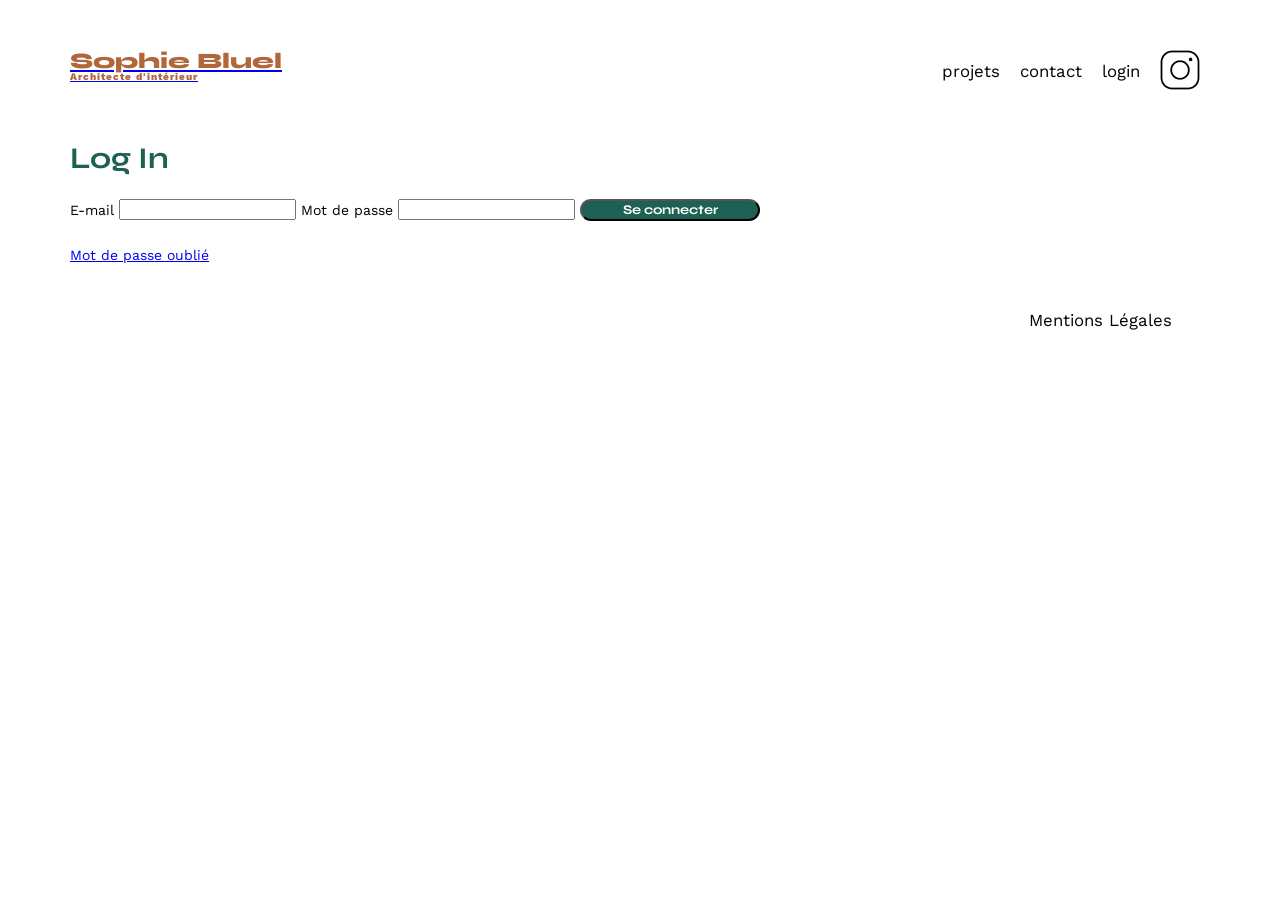
==== FrontEnd/login.html @ b592594e "creation page login html" ====
<!DOCTYPE html>
<html lang="fr">
<head>
    <meta charset="UTF-8">
	<title>Login</title>
	<meta name="viewport" content="width=device-width, initial-scale=1.0">
	<link rel="preconnect" href="https://fonts.googleapis.com">
	<link rel="preconnect" href="https://fonts.gstatic.com" crossorigin>
	<link href="https://fonts.googleapis.com/css2?family=Syne:wght@700;800&family=Work+Sans&display=swap" rel="stylesheet">
	<meta name="description" content="">
	<link rel="stylesheet" href="./assets/style.css">
	<script src="login.js" defer></script>
</head>
<body>
    <header>
        <a href="index.html"><h1>Sophie Bluel <span>Architecte d'intérieur</span></h1></a>
        <nav>
            <ul>
                <li>projets</li>
                <li>contact</li>
                <li>login</li>
                <li><img src="./assets/icons/instagram.png" alt="Instagram"></li>
            </ul>
        </nav>
    </header>
    <main>
        <section id="login">
            <h2 id="login-title">Log In</h2>
            <form action="#" method="post" id="login-form">
                <label for="email">E-mail</label>
                <input type="email">
                <label for="password">Mot de passe</label>
                <input type="password">
                <input type="submit" value="Se connecter" id="connect">            
            </form>
            <p><a href="#">Mot de passe oublié</a></p>
        </section>

    </main>
    <footer>
        <nav>
            <ul>
                <li>Mentions Légales</li>
            </ul>
        </nav>
    </footer>    
</body>
</html>
---- FrontEnd/assets/style.css ----
/* http://meyerweb.com/eric/tools/css/reset/
   v2.0 | 20110126
   License: none (public domain)
*/

html, body, div, span, applet, object, iframe,
h1, h2, h3, h4, h5, h6, p, blockquote, pre,
a, abbr, acronym, address, big, cite, code,
del, dfn, em, img, ins, kbd, q, s, samp,
small, strike, strong, sub, sup, tt, var,
b, u, i, center,
dl, dt, dd, ol, ul, li,
fieldset, form, label, legend,
table, caption, tbody, tfoot, thead, tr, th, td,
article, aside, canvas, details, embed,
figure, figcaption, footer, header, hgroup,
menu, nav, output, ruby, section, summary,
time, mark, audio, video {
	margin: 0;
	padding: 0;
	border: 0;
	font-size: 100%;
	font: inherit;
	vertical-align: baseline;
}
/* HTML5 display-role reset for older browsers */
article, aside, details, figcaption, figure,
footer, header, hgroup, menu, nav, section {
	display: block;
}
body {
	line-height: 1;
}
ol, ul {
	list-style: none;
}
blockquote, q {
	quotes: none;
}
blockquote:before, blockquote:after,
q:before, q:after {
	content: '';
	content: none;
}
table {
	border-collapse: collapse;
	border-spacing: 0;
}
/** end reset css**/
body {
	max-width: 1140px;
	margin:auto;
	font-family: 'Work Sans' ;
	font-size: 14px;
}
header {
	display: flex;
	justify-content: space-between;
	margin: 50px 0
}
section {
	margin: 50px 0
}

h1{
	display: flex;
	flex-direction: column;
	font-family: 'Syne';
	font-size: 22px;
	font-weight: 800;
	color: #B1663C
}

h1 > span {
	font-family: 'Work Sans';
	font-size:10px;
	letter-spacing: 0.1em;
;
}

h2{
	font-family: 'Syne';
	font-weight: 700;
	font-size: 30px;
	color: #1D6154
}
nav ul {
	display: flex;
	align-items: center;
	list-style-type: none;

}
nav li {
	padding: 0 10px;
	font-size: 1.2em;
}

li:hover {
	color: #B1663C;
}
#introduction {
	display: flex;
	align-items: center;
}
#introduction figure {
	flex: 1
}
#introduction img {
	display: block;
	margin: auto;
	width: 80%;
}

#introduction article {
	flex: 1
}
#introduction h2 {
	margin-bottom: 1em;
}

#introduction p {
	margin-bottom: 0.5em;
}
#portfolio h2 {
	text-align: center;
	margin-bottom: 1em;
}
.gallery {
	width: 100%;
	display: grid;
	grid-template-columns: 1fr 1fr 1fr;
	grid-column-gap: 20px;
	grid-row-gap: 20px;
}

.gallery img {
	width: 100%;

}
#contact {
	width: 50%;
margin: auto;
}
#contact > * {
	text-align: center;

}
#contact h2{
	margin-bottom: 20px;
}
#contact form {
	text-align: left;
	margin-top:30px;
	display: flex;
	flex-direction: column;
}

#contact input {
	height: 50px;
	font-size: 1.2em;
	border: none;
	box-shadow: 0px 4px 14px rgba(0, 0, 0, 0.09);
}
#contact label {
	margin: 2em 0 1em 0;
}
#contact textarea {
	border: none;
	box-shadow: 0px 4px 14px rgba(0, 0, 0, 0.09);
}

input[type="submit"]{
	font-family: 'Syne';
	font-weight: 700;
	color: white;
	background-color: #1D6154;
	margin : 2em auto ;
	width: 180px;
	text-align: center;
	border-radius: 60px ;
}

footer nav ul {
	display: flex;
	justify-content: flex-end;
	margin: 2em
}
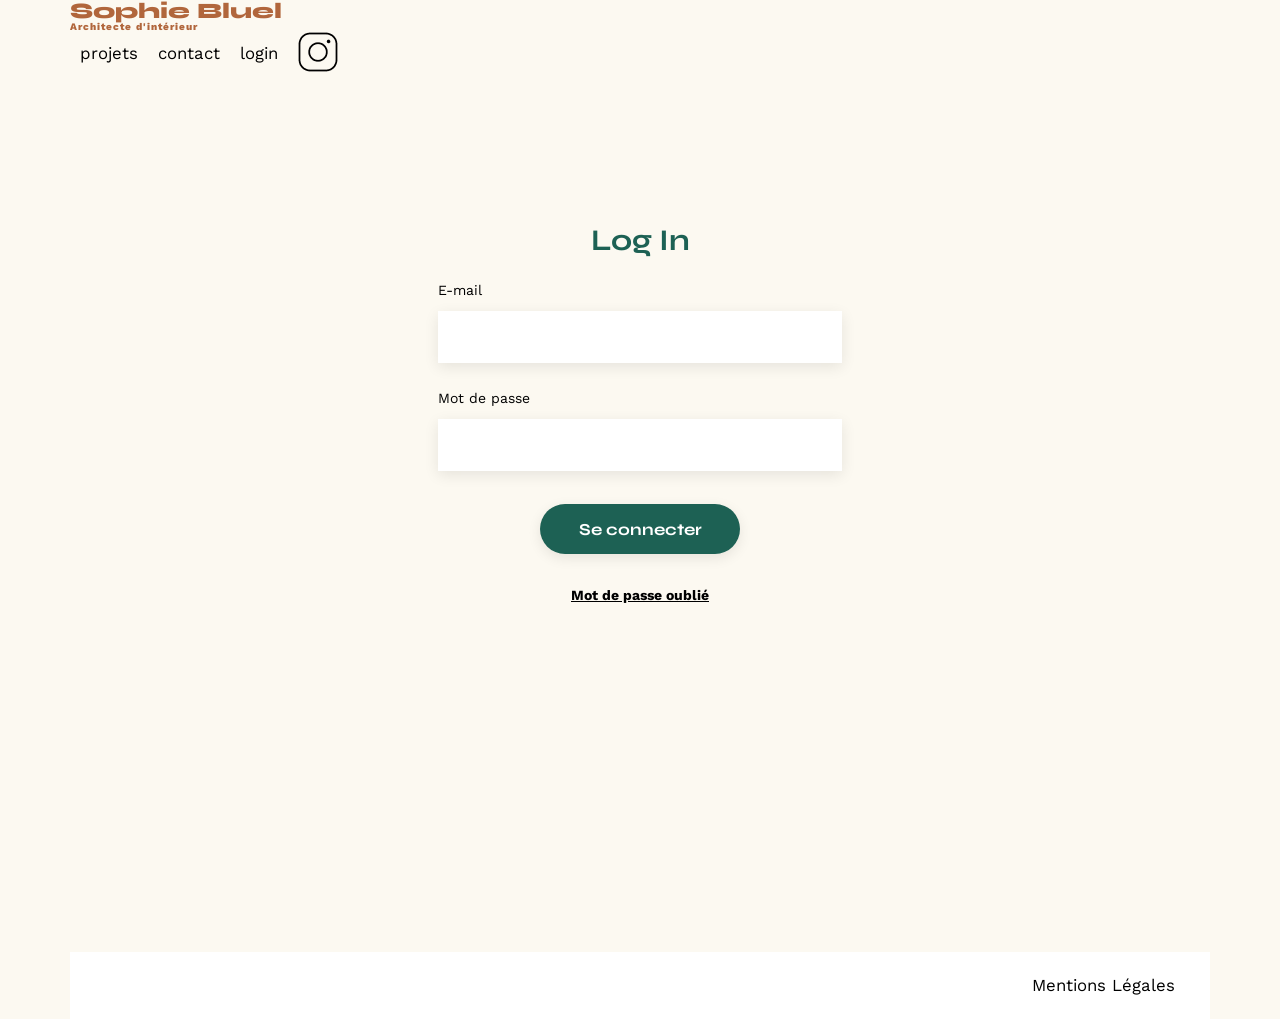
==== commit 9d64a5ab: "creation modale + delete" ====
--- a/FrontEnd/login.html
+++ b/FrontEnd/login.html
@@ -28,11 +28,12 @@
             <h2 id="login-title">Log In</h2>
             <form action="#" method="post" id="login-form">
                 <label for="email">E-mail</label>
-                <input type="email">
+                <input type="email" id="email">
                 <label for="password">Mot de passe</label>
-                <input type="password">
+                <input type="password" id="password">
                 <input type="submit" value="Se connecter" id="connect">            
             </form>
+            <p></p>
             <p><a href="#">Mot de passe oublié</a></p>
         </section>
 
--- a/FrontEnd/assets/style.css
+++ b/FrontEnd/assets/style.css
@@ -23,25 +23,31 @@
 	font: inherit;
 	vertical-align: baseline;
 }
+
 /* HTML5 display-role reset for older browsers */
 article, aside, details, figcaption, figure,
 footer, header, hgroup, menu, nav, section {
 	display: block;
 }
+
 body {
 	line-height: 1;
 }
+
 ol, ul {
 	list-style: none;
 }
+
 blockquote, q {
 	quotes: none;
 }
+
 blockquote:before, blockquote:after,
 q:before, q:after {
 	content: '';
 	content: none;
 }
+
 table {
 	border-collapse: collapse;
 	border-spacing: 0;
@@ -49,20 +55,37 @@
 /** end reset css**/
 body {
 	max-width: 1140px;
-	margin:auto;
+	margin: auto;
 	font-family: 'Work Sans' ;
 	font-size: 14px;
-}
+	background-color: rgb(252, 249, 241);
+}
+
 header {
+	display: flex;
+	flex-direction: column;
+}
+
+#initial-header {
 	display: flex;
 	justify-content: space-between;
 	margin: 50px 0
 }
+
 section {
 	margin: 50px 0
 }
 
-h1{
+a {
+	text-decoration: none;
+	color: black;
+}
+
+a:visited {
+	color: black;
+}
+
+h1 {
 	display: flex;
 	flex-direction: column;
 	font-family: 'Syne';
@@ -78,33 +101,38 @@
 ;
 }
 
-h2{
+h2 {
 	font-family: 'Syne';
 	font-weight: 700;
 	font-size: 30px;
 	color: #1D6154
 }
+
 nav ul {
 	display: flex;
 	align-items: center;
 	list-style-type: none;
-
-}
+}
+
 nav li {
 	padding: 0 10px;
 	font-size: 1.2em;
+	cursor: pointer;
 }
 
 li:hover {
 	color: #B1663C;
 }
+
 #introduction {
 	display: flex;
 	align-items: center;
 }
+
 #introduction figure {
 	flex: 1
 }
+
 #introduction img {
 	display: block;
 	margin: auto;
@@ -114,6 +142,7 @@
 #introduction article {
 	flex: 1
 }
+
 #introduction h2 {
 	margin-bottom: 1em;
 }
@@ -121,10 +150,12 @@
 #introduction p {
 	margin-bottom: 0.5em;
 }
+
 #portfolio h2 {
 	text-align: center;
 	margin-bottom: 1em;
 }
+
 .gallery {
 	width: 100%;
 	display: grid;
@@ -135,19 +166,21 @@
 
 .gallery img {
 	width: 100%;
-
-}
+}
+
 #contact {
 	width: 50%;
-margin: auto;
-}
+	margin: auto;
+}
+
 #contact > * {
 	text-align: center;
-
-}
-#contact h2{
+}
+
+#contact h2 {
 	margin-bottom: 20px;
 }
+
 #contact form {
 	text-align: left;
 	margin-top:30px;
@@ -161,15 +194,17 @@
 	border: none;
 	box-shadow: 0px 4px 14px rgba(0, 0, 0, 0.09);
 }
+
 #contact label {
 	margin: 2em 0 1em 0;
 }
+
 #contact textarea {
 	border: none;
 	box-shadow: 0px 4px 14px rgba(0, 0, 0, 0.09);
 }
 
-input[type="submit"]{
+input[type="submit"] {
 	font-family: 'Syne';
 	font-weight: 700;
 	color: white;
@@ -180,9 +215,225 @@
 	border-radius: 60px ;
 }
 
+#filter-container {
+	display: flex;
+	text-align: center;
+	justify-content: center;
+	gap: 10px;
+	margin-bottom: 1.4em;
+}
+
+#filter-container button {
+	font-family: 'Syne';
+	font-weight: 700;
+	color: #1D6154;
+	background-color: transparent;
+	border-radius: 60px;
+	border: 1px solid #1D6154;
+	padding: 5px 10px;
+	cursor: pointer;	
+}
+
+#filter-container button:hover {
+	background-color: #1D6154;
+	color: #ffffff;
+}
+
+button .selected {
+	background-color: #1D6154;
+}
+
+/** login.html **/
+
+#login {
+	display: flex;
+	flex-direction: column;
+	justify-content: center;
+	align-items: center;
+	margin-top: 150px;
+	margin-bottom: 350px;
+}
+
+#login-form {
+	display: flex;
+	flex-direction: column;
+}
+
+#login input {
+	height: 50px;
+	width: 400px;
+	font-size: 1.2em;
+	border: none;
+	box-shadow: 0px 4px 14px rgba(0, 0, 0, 0.09);
+}
+
+#login #connect {
+	width: 200px;
+	cursor: pointer;
+}
+
+#login label {
+	margin: 2em 0 1em 0;
+}
+
+#login a {
+	color: black;
+	text-decoration: underline;
+	font-weight: bold;
+}
+
+/* Modal */
+
+#edition-mode {
+	display: flex;
+	align-items: center;
+	justify-content: center;
+	gap: 10px;
+	width: 100%;
+	padding-top: 15px;
+	padding-bottom: 15px;
+	background-color: black;
+	color: #ffffff;
+	i {
+		cursor: pointer;
+	}
+	p {
+		cursor: pointer;
+	}
+}
+#mes-projets {
+	display: flex;
+	justify-content: center;
+	align-items: baseline;
+	margin-left: 10%;
+
+}
+#modify-gallery {
+	display: flex;
+	gap: 10px;
+	cursor: pointer;
+	width: fit-content;	
+	margin-left: 30px;
+}
+
+/* pas utiliser left et bottom */
+
+
+#modify-container {
+	display: none;
+	justify-content: center;
+	align-items: center;
+	position: fixed;
+	top: 0;
+	width: 100%;
+	height: 100%;
+	background-color: rgba(70, 65, 65, 0.392);
+	border: none;
+	margin: 0;
+	#modal-modify {
+		background-color: #ffffff;
+		width: 30%;
+		height: 50%;
+		display: flex;
+		flex-direction: column;
+		align-items: center;
+		justify-content: space-around;
+		border-radius: 10px;
+		position: relative;
+		padding: 50px 100px;
+		.fa-xmark {
+			position: absolute;
+			top: 20px;
+			right: 20px;
+			cursor: pointer;
+		}
+		h3 {
+			font-size: 30px;			
+		}
+		#handle-works {
+			border-bottom: 2px solid grey;
+		}
+		input {
+			padding: 7px;
+			cursor: pointer;			
+		}
+	}
+}
+
+#handle-works {
+	display: grid;
+	grid-template-columns: repeat(5, 1fr);
+	grid-template-rows: repeat(3, auto);
+	grid-row-gap: 20px;
+	grid-column-gap: 10px;
+	margin: 40px 80px 0px 80px;
+	padding-bottom: 30px;
+	border-bottom: solid 2px #d0d0d0;
+  }
+
+#handle-works figure {
+    position: relative;
+	height: 135px;
+}
+  
+#handle-works img {
+	max-width: 100%;
+	height: 100%;
+	object-fit: cover;
+  }
+
+#edit-container {
+	display: none;
+	justify-content: center;
+	align-items: center;
+	position: fixed;
+	left: 0;
+	width: 100%;
+	height: 100%;
+	background-color: rgba(70, 65, 65, 0.392);
+	margin: 0;
+	#edit-modal {
+		background-color: #ffffff;
+		width: 30%;
+		height: 50%;
+		display: flex;
+		flex-direction: column;
+		align-items: center;
+		justify-content: space-around;
+		border-radius: 10px;
+		position: relative;
+		padding: 0 100px;
+		.fa-xmark {
+			position: absolute;
+			top: 20px;
+			right: 20px;
+			cursor: pointer;
+		}
+		.fa-arrow-left{
+			position: absolute;
+			top: 20px;
+			left: 20px;
+		}
+		h3 {
+			font-size: 20px;
+		}
+		#edit-form {
+			display: flex;
+			flex-direction: column;
+		}
+	}
+}
+
+/** **/
+
+footer {
+	background-color: #ffffff;
+}
 footer nav ul {
 	display: flex;
 	justify-content: flex-end;
-	margin: 2em
-}
-
+	padding: 25px;
+	margin-top: 25px;
+}
+
+
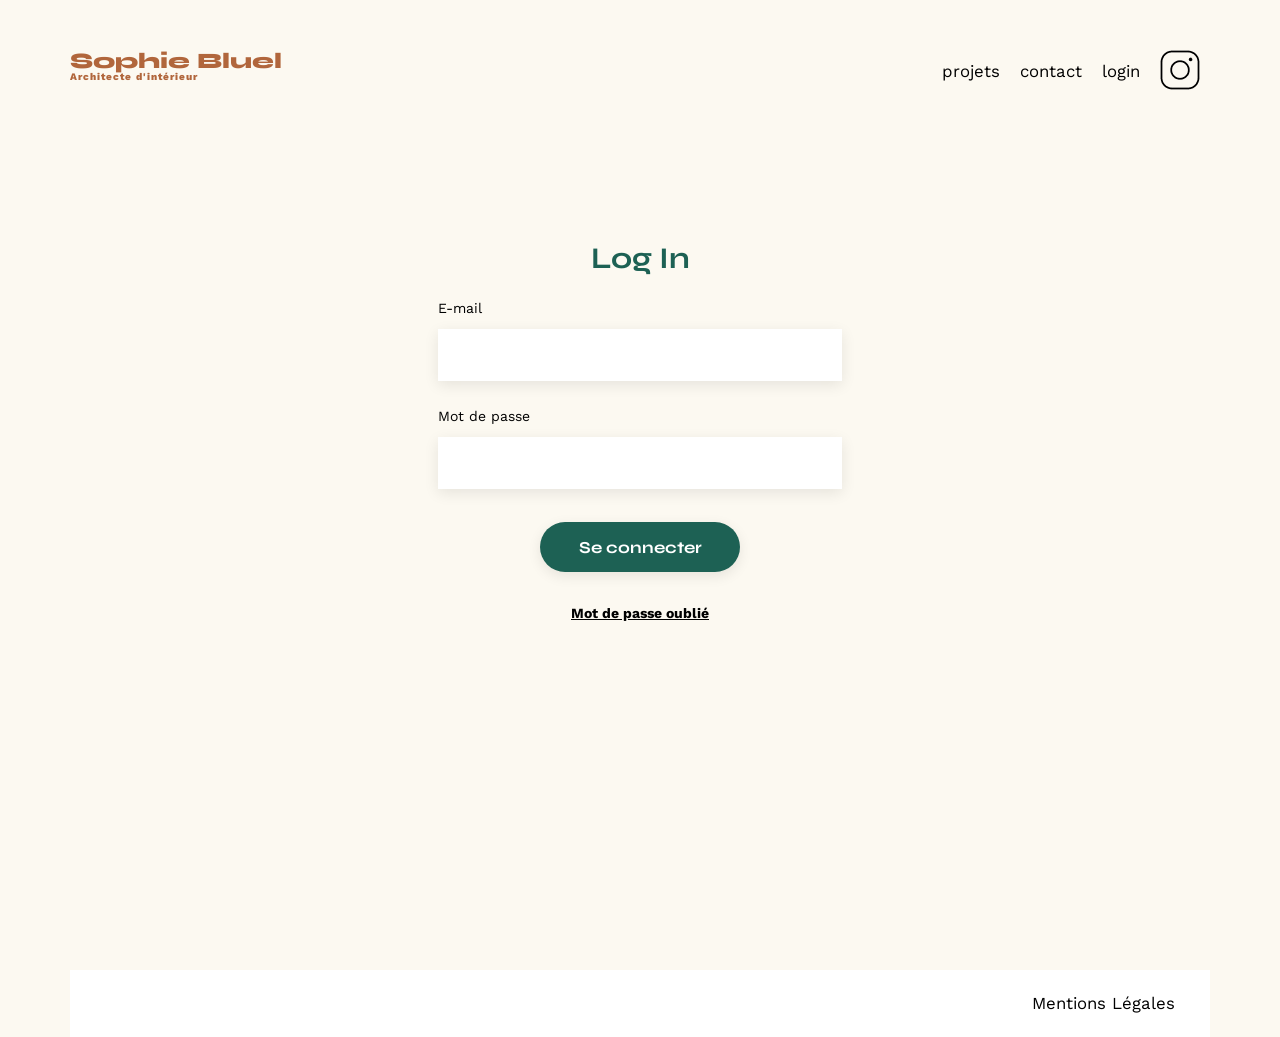
==== commit faa38c8b: "fonction delete" ====
--- a/FrontEnd/login.html
+++ b/FrontEnd/login.html
@@ -12,7 +12,7 @@
 	<script src="login.js" defer></script>
 </head>
 <body>
-    <header>
+    <header id="login-header">
         <a href="index.html"><h1>Sophie Bluel <span>Architecte d'intérieur</span></h1></a>
         <nav>
             <ul>
--- a/FrontEnd/assets/style.css
+++ b/FrontEnd/assets/style.css
@@ -3,19 +3,87 @@
    License: none (public domain)
 */
 
-html, body, div, span, applet, object, iframe,
-h1, h2, h3, h4, h5, h6, p, blockquote, pre,
-a, abbr, acronym, address, big, cite, code,
-del, dfn, em, img, ins, kbd, q, s, samp,
-small, strike, strong, sub, sup, tt, var,
-b, u, i, center,
-dl, dt, dd, ol, ul, li,
-fieldset, form, label, legend,
-table, caption, tbody, tfoot, thead, tr, th, td,
-article, aside, canvas, details, embed,
-figure, figcaption, footer, header, hgroup,
-menu, nav, output, ruby, section, summary,
-time, mark, audio, video {
+html,
+body,
+div,
+span,
+applet,
+object,
+iframe,
+h1,
+h2,
+h3,
+h4,
+h5,
+h6,
+p,
+blockquote,
+pre,
+a,
+abbr,
+acronym,
+address,
+big,
+cite,
+code,
+del,
+dfn,
+em,
+img,
+ins,
+kbd,
+q,
+s,
+samp,
+small,
+strike,
+strong,
+sub,
+sup,
+tt,
+var,
+b,
+u,
+i,
+center,
+dl,
+dt,
+dd,
+ol,
+ul,
+li,
+fieldset,
+form,
+label,
+legend,
+table,
+caption,
+tbody,
+tfoot,
+thead,
+tr,
+th,
+td,
+article,
+aside,
+canvas,
+details,
+embed,
+figure,
+figcaption,
+footer,
+header,
+hgroup,
+menu,
+nav,
+output,
+ruby,
+section,
+summary,
+time,
+mark,
+audio,
+video {
 	margin: 0;
 	padding: 0;
 	border: 0;
@@ -25,8 +93,17 @@
 }
 
 /* HTML5 display-role reset for older browsers */
-article, aside, details, figcaption, figure,
-footer, header, hgroup, menu, nav, section {
+article,
+aside,
+details,
+figcaption,
+figure,
+footer,
+header,
+hgroup,
+menu,
+nav,
+section {
 	display: block;
 }
 
@@ -34,16 +111,20 @@
 	line-height: 1;
 }
 
-ol, ul {
+ol,
+ul {
 	list-style: none;
 }
 
-blockquote, q {
+blockquote,
+q {
 	quotes: none;
 }
 
-blockquote:before, blockquote:after,
-q:before, q:after {
+blockquote:before,
+blockquote:after,
+q:before,
+q:after {
 	content: '';
 	content: none;
 }
@@ -52,16 +133,17 @@
 	border-collapse: collapse;
 	border-spacing: 0;
 }
+
 /** end reset css**/
 body {
 	max-width: 1140px;
 	margin: auto;
-	font-family: 'Work Sans' ;
+	font-family: 'Work Sans';
 	font-size: 14px;
 	background-color: rgb(252, 249, 241);
 }
 
-header {
+#index-header {
 	display: flex;
 	flex-direction: column;
 }
@@ -94,11 +176,11 @@
 	color: #B1663C
 }
 
-h1 > span {
+h1>span {
 	font-family: 'Work Sans';
-	font-size:10px;
+	font-size: 10px;
 	letter-spacing: 0.1em;
-;
+	;
 }
 
 h2 {
@@ -173,7 +255,7 @@
 	margin: auto;
 }
 
-#contact > * {
+#contact>* {
 	text-align: center;
 }
 
@@ -183,7 +265,7 @@
 
 #contact form {
 	text-align: left;
-	margin-top:30px;
+	margin-top: 30px;
 	display: flex;
 	flex-direction: column;
 }
@@ -209,10 +291,10 @@
 	font-weight: 700;
 	color: white;
 	background-color: #1D6154;
-	margin : 2em auto ;
+	margin: 2em auto;
 	width: 180px;
 	text-align: center;
-	border-radius: 60px ;
+	border-radius: 60px;
 }
 
 #filter-container {
@@ -231,7 +313,7 @@
 	border-radius: 60px;
 	border: 1px solid #1D6154;
 	padding: 5px 10px;
-	cursor: pointer;	
+	cursor: pointer;
 }
 
 #filter-container button:hover {
@@ -244,6 +326,12 @@
 }
 
 /** login.html **/
+
+#login-header {
+	display: flex;
+	justify-content: space-between;
+	margin: 50px 0
+}
 
 #login {
 	display: flex;
@@ -294,13 +382,16 @@
 	padding-bottom: 15px;
 	background-color: black;
 	color: #ffffff;
+
 	i {
 		cursor: pointer;
 	}
+
 	p {
 		cursor: pointer;
 	}
 }
+
 #mes-projets {
 	display: flex;
 	justify-content: center;
@@ -308,11 +399,12 @@
 	margin-left: 10%;
 
 }
+
 #modify-gallery {
 	display: flex;
 	gap: 10px;
 	cursor: pointer;
-	width: fit-content;	
+	width: fit-content;
 	margin-left: 30px;
 }
 
@@ -325,11 +417,13 @@
 	align-items: center;
 	position: fixed;
 	top: 0;
+	left: 0;
 	width: 100%;
 	height: 100%;
 	background-color: rgba(70, 65, 65, 0.392);
 	border: none;
 	margin: 0;
+
 	#modal-modify {
 		background-color: #ffffff;
 		width: 30%;
@@ -341,21 +435,44 @@
 		border-radius: 10px;
 		position: relative;
 		padding: 50px 100px;
+
 		.fa-xmark {
 			position: absolute;
 			top: 20px;
 			right: 20px;
 			cursor: pointer;
 		}
+
 		h3 {
-			font-size: 30px;			
-		}
+			font-size: 30px;
+		}
+
 		#handle-works {
 			border-bottom: 2px solid grey;
-		}
+
+			span {
+				display: flex;
+				justify-content: center;
+				align-items: center;
+				position: absolute;
+				top: 5px;
+				right: 5px;
+				background-color: black;
+				height: 18px;
+				width: 18px;
+				border-radius: 2px;
+			}
+
+			.fa-trash-can {
+				color: #ffffff;
+				cursor: pointer;
+				font-size: 0.6rem;
+			}
+		}
+
 		input {
 			padding: 7px;
-			cursor: pointer;			
+			cursor: pointer;
 		}
 	}
 }
@@ -369,18 +486,18 @@
 	margin: 40px 80px 0px 80px;
 	padding-bottom: 30px;
 	border-bottom: solid 2px #d0d0d0;
-  }
+}
 
 #handle-works figure {
-    position: relative;
+	position: relative;
 	height: 135px;
 }
-  
+
 #handle-works img {
 	max-width: 100%;
 	height: 100%;
 	object-fit: cover;
-  }
+}
 
 #edit-container {
 	display: none;
@@ -392,6 +509,7 @@
 	height: 100%;
 	background-color: rgba(70, 65, 65, 0.392);
 	margin: 0;
+
 	#edit-modal {
 		background-color: #ffffff;
 		width: 30%;
@@ -402,24 +520,74 @@
 		justify-content: space-around;
 		border-radius: 10px;
 		position: relative;
-		padding: 0 100px;
+		padding: 50px 100px;
+
 		.fa-xmark {
 			position: absolute;
 			top: 20px;
 			right: 20px;
 			cursor: pointer;
 		}
-		.fa-arrow-left{
+
+		.fa-arrow-left {
 			position: absolute;
 			top: 20px;
 			left: 20px;
-		}
+			cursor: pointer;
+		}
+
 		h3 {
-			font-size: 20px;
-		}
+			font-size: 25px;
+		}
+
 		#edit-form {
 			display: flex;
 			flex-direction: column;
+			width: 80%;
+			gap: 10px;
+
+			#add-image {
+				display: flex;
+				flex-direction: column;
+				align-items: center;
+				justify-content: center;
+				background-color: rgb(194, 214, 233);
+				gap: 15px;
+				padding: 20px 0;
+
+				.fa-image {
+					font-size: 100px;
+					color: rgb(169, 167, 167);
+				}
+
+				label {
+					font-size: 20px;
+					border-radius: 50px;
+					background-color: rgb(164, 161, 161);
+					color: rgb(81, 131, 239);
+					padding: 10px 40px;
+					cursor: pointer;
+
+				}
+
+				input {
+					display: none;
+				}
+
+				img {
+					display: none;
+					max-width: 50%;
+					max-height: 50%;
+				}
+
+				p {
+					font-size: 15px;
+				}
+			}
+		}
+
+		#submit-img {
+			cursor: pointer;
 		}
 	}
 }
@@ -429,11 +597,10 @@
 footer {
 	background-color: #ffffff;
 }
+
 footer nav ul {
 	display: flex;
 	justify-content: flex-end;
 	padding: 25px;
 	margin-top: 25px;
-}
-
-
+}
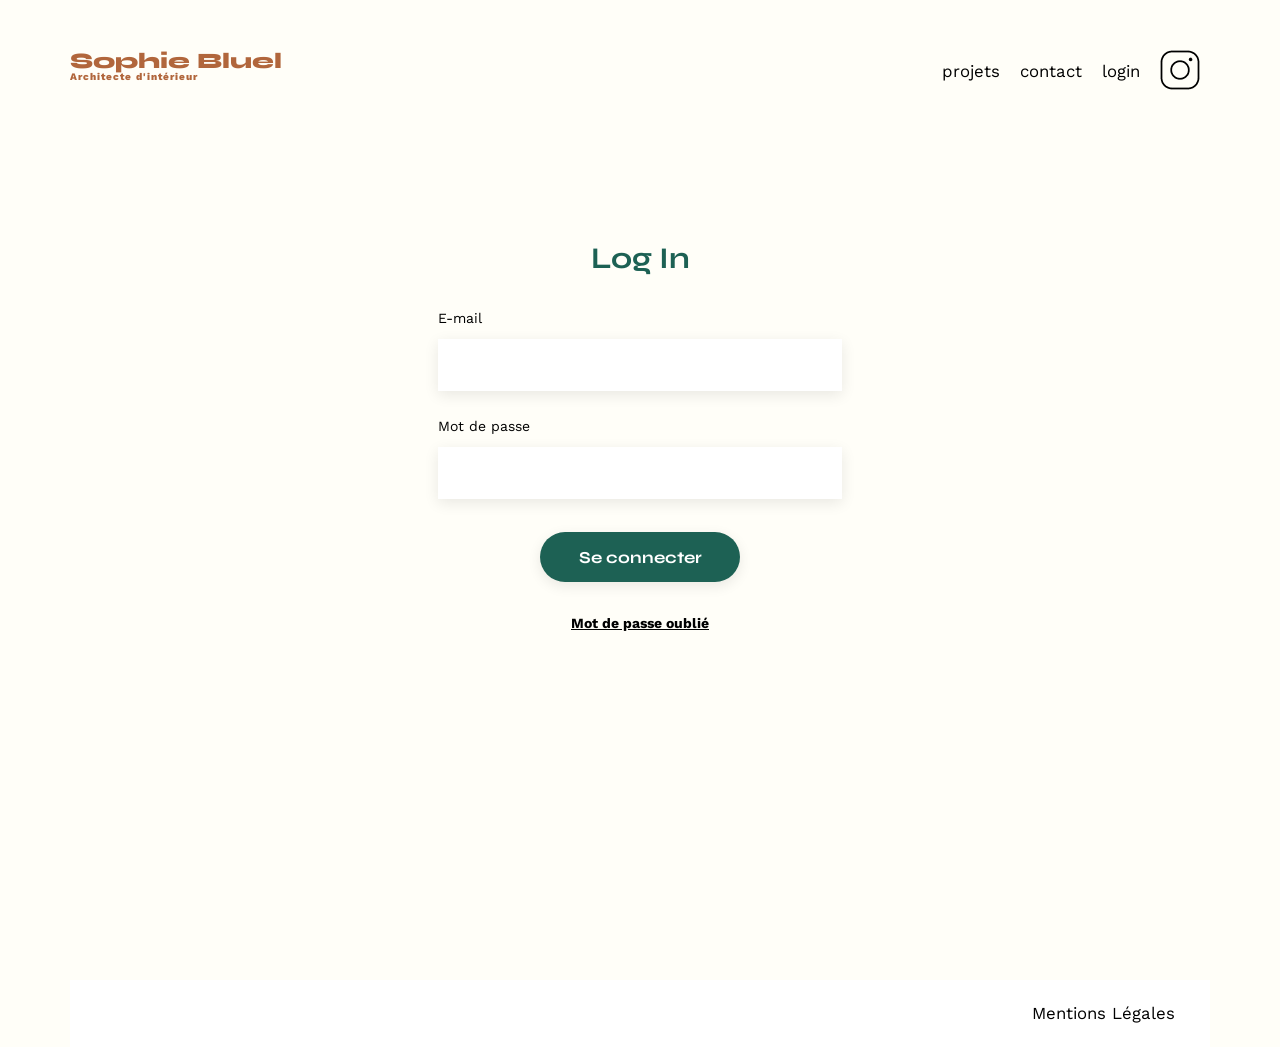
==== commit 806441d0: "version finale" ====
--- a/FrontEnd/login.html
+++ b/FrontEnd/login.html
@@ -9,7 +9,7 @@
 	<link href="https://fonts.googleapis.com/css2?family=Syne:wght@700;800&family=Work+Sans&display=swap" rel="stylesheet">
 	<meta name="description" content="">
 	<link rel="stylesheet" href="./assets/style.css">
-	<script src="login.js" defer></script>
+	<script src="JavaScript/login.js" defer></script>
 </head>
 <body>
     <header id="login-header">
@@ -25,7 +25,8 @@
     </header>
     <main>
         <section id="login">
-            <h2 id="login-title">Log In</h2>
+            <h2>Log In</h2>
+            <p id="error-login"></p>
             <form action="#" method="post" id="login-form">
                 <label for="email">E-mail</label>
                 <input type="email" id="email">
@@ -33,7 +34,6 @@
                 <input type="password" id="password">
                 <input type="submit" value="Se connecter" id="connect">            
             </form>
-            <p></p>
             <p><a href="#">Mot de passe oublié</a></p>
         </section>
 
--- a/FrontEnd/assets/style.css
+++ b/FrontEnd/assets/style.css
@@ -140,7 +140,7 @@
 	margin: auto;
 	font-family: 'Work Sans';
 	font-size: 14px;
-	background-color: rgb(252, 249, 241);
+	background-color: #FFFEF8;
 }
 
 #index-header {
@@ -316,61 +316,17 @@
 	cursor: pointer;
 }
 
-#filter-container button:hover {
+#filter-container button:focus {
 	background-color: #1D6154;
 	color: #ffffff;
 }
 
-button .selected {
-	background-color: #1D6154;
-}
-
-/** login.html **/
-
-#login-header {
-	display: flex;
-	justify-content: space-between;
-	margin: 50px 0
-}
-
-#login {
+/* Partie connectée */
+
+#projets {
 	display: flex;
 	flex-direction: column;
-	justify-content: center;
-	align-items: center;
-	margin-top: 150px;
-	margin-bottom: 350px;
-}
-
-#login-form {
-	display: flex;
-	flex-direction: column;
-}
-
-#login input {
-	height: 50px;
-	width: 400px;
-	font-size: 1.2em;
-	border: none;
-	box-shadow: 0px 4px 14px rgba(0, 0, 0, 0.09);
-}
-
-#login #connect {
-	width: 200px;
-	cursor: pointer;
-}
-
-#login label {
-	margin: 2em 0 1em 0;
-}
-
-#login a {
-	color: black;
-	text-decoration: underline;
-	font-weight: bold;
-}
-
-/* Modal */
+}
 
 #edition-mode {
 	display: flex;
@@ -397,7 +353,6 @@
 	justify-content: center;
 	align-items: baseline;
 	margin-left: 10%;
-
 }
 
 #modify-gallery {
@@ -408,23 +363,24 @@
 	margin-left: 30px;
 }
 
-/* pas utiliser left et bottom */
-
-
-#modify-container {
+/* Première Modale */
+
+#modal-container {
 	display: none;
 	justify-content: center;
 	align-items: center;
 	position: fixed;
+	z-index: 2;
 	top: 0;
 	left: 0;
 	width: 100%;
 	height: 100%;
+	overflow: auto;
 	background-color: rgba(70, 65, 65, 0.392);
 	border: none;
 	margin: 0;
 
-	#modal-modify {
+	#delete-modal {
 		background-color: #ffffff;
 		width: 30%;
 		height: 50%;
@@ -434,7 +390,7 @@
 		justify-content: space-around;
 		border-radius: 10px;
 		position: relative;
-		padding: 50px 100px;
+		padding: 50px;
 
 		.fa-xmark {
 			position: absolute;
@@ -449,78 +405,70 @@
 
 		#handle-works {
 			border-bottom: 2px solid grey;
-
-			span {
-				display: flex;
-				justify-content: center;
-				align-items: center;
-				position: absolute;
-				top: 5px;
-				right: 5px;
-				background-color: black;
-				height: 18px;
-				width: 18px;
-				border-radius: 2px;
-			}
-
-			.fa-trash-can {
-				color: #ffffff;
-				cursor: pointer;
-				font-size: 0.6rem;
+			display: grid;
+			grid-template-columns: repeat(5, 1fr);
+			grid-template-rows: repeat(3, auto);
+			grid-row-gap: 20px;
+			grid-column-gap: 10px;
+			margin: 40px 80px 0px 80px;
+			padding-bottom: 30px;
+			border-bottom: solid 2px #d0d0d0;
+
+			figure {
+				position: relative;
+				height: 100%;
+				width: 100%;
+
+				img {
+					max-width: 100%;
+					height: 100%;
+					object-fit: cover;
+				}
+
+				span {
+					display: flex;
+					justify-content: center;
+					align-items: center;
+					position: absolute;
+					top: 5px;
+					right: 5px;
+					background-color: black;
+					height: 16px;
+					width: 16px;
+					border-radius: 2px;
+
+					.fa-trash-can {
+						color: #ffffff;
+						cursor: pointer;
+						font-size: 0.6rem;
+					}
+				}
 			}
 		}
 
 		input {
 			padding: 7px;
+			margin-top: 10px;
+			margin-bottom: 10px;
+			border: 1px;
 			cursor: pointer;
 		}
 	}
-}
-
-#handle-works {
-	display: grid;
-	grid-template-columns: repeat(5, 1fr);
-	grid-template-rows: repeat(3, auto);
-	grid-row-gap: 20px;
-	grid-column-gap: 10px;
-	margin: 40px 80px 0px 80px;
-	padding-bottom: 30px;
-	border-bottom: solid 2px #d0d0d0;
-}
-
-#handle-works figure {
-	position: relative;
-	height: 135px;
-}
-
-#handle-works img {
-	max-width: 100%;
-	height: 100%;
-	object-fit: cover;
-}
-
-#edit-container {
-	display: none;
-	justify-content: center;
-	align-items: center;
-	position: fixed;
-	left: 0;
-	width: 100%;
-	height: 100%;
-	background-color: rgba(70, 65, 65, 0.392);
-	margin: 0;
-
-	#edit-modal {
+
+/* Seconde Modale */
+
+	#add-modal {
+		display: none;
 		background-color: #ffffff;
 		width: 30%;
 		height: 50%;
 		display: flex;
 		flex-direction: column;
 		align-items: center;
-		justify-content: space-around;
+		justify-content: flex-start;
 		border-radius: 10px;
 		position: relative;
-		padding: 50px 100px;
+		padding: 50px;
 
 		.fa-xmark {
 			position: absolute;
@@ -538,36 +486,40 @@
 
 		h3 {
 			font-size: 25px;
+			margin-bottom: 15px;
 		}
 
 		#edit-form {
 			display: flex;
 			flex-direction: column;
-			width: 80%;
-			gap: 10px;
+			justify-content: space-between;
+			width: 90%;
+			height: 80%;
+			gap: 20px;
 
 			#add-image {
 				display: flex;
 				flex-direction: column;
+				position: relative;
 				align-items: center;
 				justify-content: center;
+				height: 50%;
 				background-color: rgb(194, 214, 233);
 				gap: 15px;
 				padding: 20px 0;
 
 				.fa-image {
-					font-size: 100px;
+					font-size: 90px;
 					color: rgb(169, 167, 167);
 				}
 
 				label {
-					font-size: 20px;
+					font-size: 15px;
 					border-radius: 50px;
 					background-color: rgb(164, 161, 161);
 					color: rgb(81, 131, 239);
-					padding: 10px 40px;
+					padding: 10px 17px;
 					cursor: pointer;
-
 				}
 
 				input {
@@ -576,23 +528,62 @@
 
 				img {
 					display: none;
-					max-width: 50%;
-					max-height: 50%;
+					position: absolute;
+					max-width: 100%;
+					max-height: 100%;	
 				}
 
 				p {
+					font-size: 12px;
+				}
+			}
+
+			.form-input {
+				display: flex;
+				flex-direction: column;
+				gap: 5px;
+
+				label {
 					font-size: 15px;
 				}
+
+				input {
+					padding: 5px;
+					border: 1px;
+					box-shadow: 0px 4px 14px 0px #00000017;
+				}
+
+				select {
+					padding: 5px;
+					border: 1px;
+					box-shadow: 0px 4px 14px 0px #00000017;
+				}
 			}
-		}
-
-		#submit-img {
-			cursor: pointer;
+
+			hr {
+				width: 100%;
+				background-color: #d0d0d0;
+				margin-top: 15px;
+			}
+
+			#submit-img {
+				background-color: #A7A7A7;
+				border: 1px;
+				cursor: pointer;
+				padding: 5px;
+				margin-top: 0;
+			}
 		}
 	}
 }
 
-/** **/
+/** Contact **/
+
+#contact-submit {
+	cursor: pointer;
+}
+
+/** Footer **/
 
 footer {
 	background-color: #ffffff;
@@ -603,4 +594,54 @@
 	justify-content: flex-end;
 	padding: 25px;
 	margin-top: 25px;
+}
+
+/** login.html **/
+
+#login-header {
+	display: flex;
+	justify-content: space-between;
+	margin: 50px 0
+}
+
+#login {
+	display: flex;
+	flex-direction: column;
+	justify-content: center;
+	align-items: center;
+	margin-top: 150px;
+	margin-bottom: 350px;
+
+	#error-login {
+		color: red;
+		margin-top: 10px;
+	}
+
+	#login-form {
+		display: flex;
+		flex-direction: column;
+
+		label {
+			margin: 2em 0 1em 0;
+		}
+
+		input {
+			height: 50px;
+			width: 400px;
+			font-size: 1.2em;
+			border: none;
+			box-shadow: 0px 4px 14px rgba(0, 0, 0, 0.09);
+		}
+
+		#connect {
+			width: 200px;
+			cursor: pointer;
+		}
+	}
+
+	a {
+		color: black;
+		text-decoration: underline;
+		font-weight: bold;
+	}
 }
